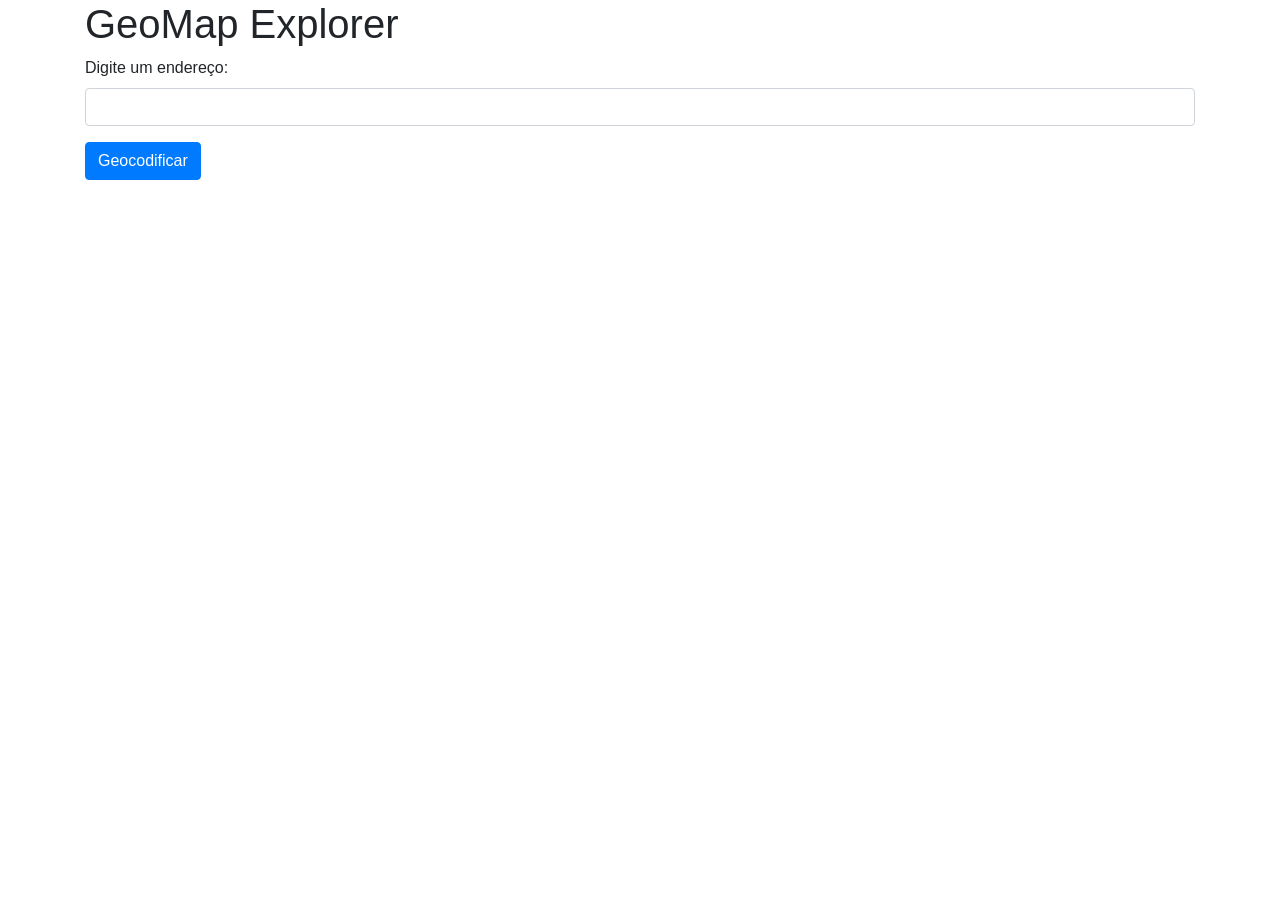
==== templates/index.html @ b1713939 ""integra frontend HTML ao backend e atualiza a documentação do README"" ====
<!DOCTYPE html>
<html lang="pt-br">

<head>
    <meta charset="UTF-8">
    <meta name="viewport" content="width=device-width, initial-scale=1.0">
    <link rel="stylesheet" href="https://stackpath.bootstrapcdn.com/bootstrap/4.5.2/css/bootstrap.min.css">
<title>GeoMap Explorer</title>
</head>
<body>
<div class="container">
    <h1>GeoMap Explorer</h1>
    <form method="post" action="/geocode">
        <div class="form-group">
            <label for="endereco">Digite um endereço:</label>
            <input type="text" class="form-control" id="endereco" name="endereco" required>
        </div>
        <button type="submit" class="btn btn-primary">Geocodificar</button>
    </form>
</div>
</body>
</html>
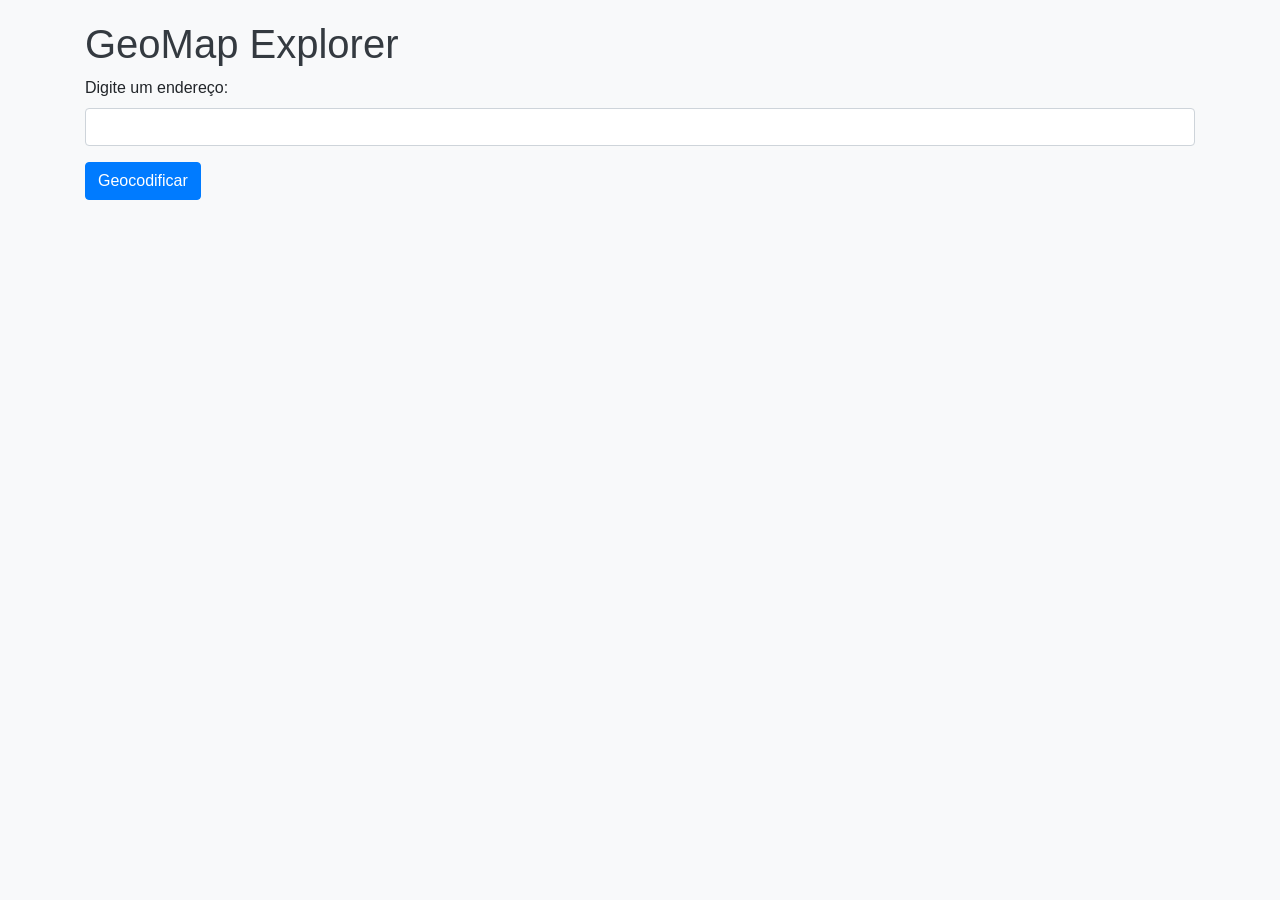
==== commit f63f6d4d: "Adiciona páginas HTML, CSS, templates Jinja2 e documentação do projeto" ====
--- a/templates/index.html
+++ b/templates/index.html
@@ -5,6 +5,7 @@
     <meta charset="UTF-8">
     <meta name="viewport" content="width=device-width, initial-scale=1.0">
     <link rel="stylesheet" href="https://stackpath.bootstrapcdn.com/bootstrap/4.5.2/css/bootstrap.min.css">
+    <link rel="stylesheet" href="/static/style.css">
 <title>GeoMap Explorer</title>
 </head>
 <body>
--- a/static/style.css
+++ b/static/style.css
@@ -0,0 +1,64 @@
+body {
+    font-family: 'Arial', sans-serif;
+    background-color: #f8f9fa;
+    margin: 0;
+    padding: 0;
+}
+
+h1 {
+    color: #343a40;
+    margin-top: 20px;
+}
+
+#map {
+    height: 500px;
+    width: 100%;
+    margin-top: 20px;
+}
+
+#info {
+    margin-top: 20px;
+    padding: 15px;
+    background-color: #ffffff;
+    border: 1px solid #dee2e6;
+    border-radius: 5px;
+}
+
+#info h2 {
+    color: #343a40;
+}
+
+.resultado {
+    max-width: 700px;
+    margin: 50px auto;
+    padding: 25px;
+    background-color: white;
+    border-radius: 12px;
+    box-shadow: 0 4px 12px rgba(0,0,0,0.1);
+}
+
+.resultado h2 {
+    text-align: center;
+    color: #343a40;
+    margin-bottom: 20px;
+}
+
+.resultado p {
+    font-size: 18px;
+    margin-bottom: 12px;
+}
+
+.btn-voltar {
+    display: inline-block;
+    margin-top: 15px;
+    padding: 10px 20px;
+    background-color: #007bff;
+    color: white;
+    text-decoration: none;
+    border-radius: 8px;
+    transition: 0.3s;
+}
+
+.btn-voltar:hover {
+    background-color: #0056b3;
+}
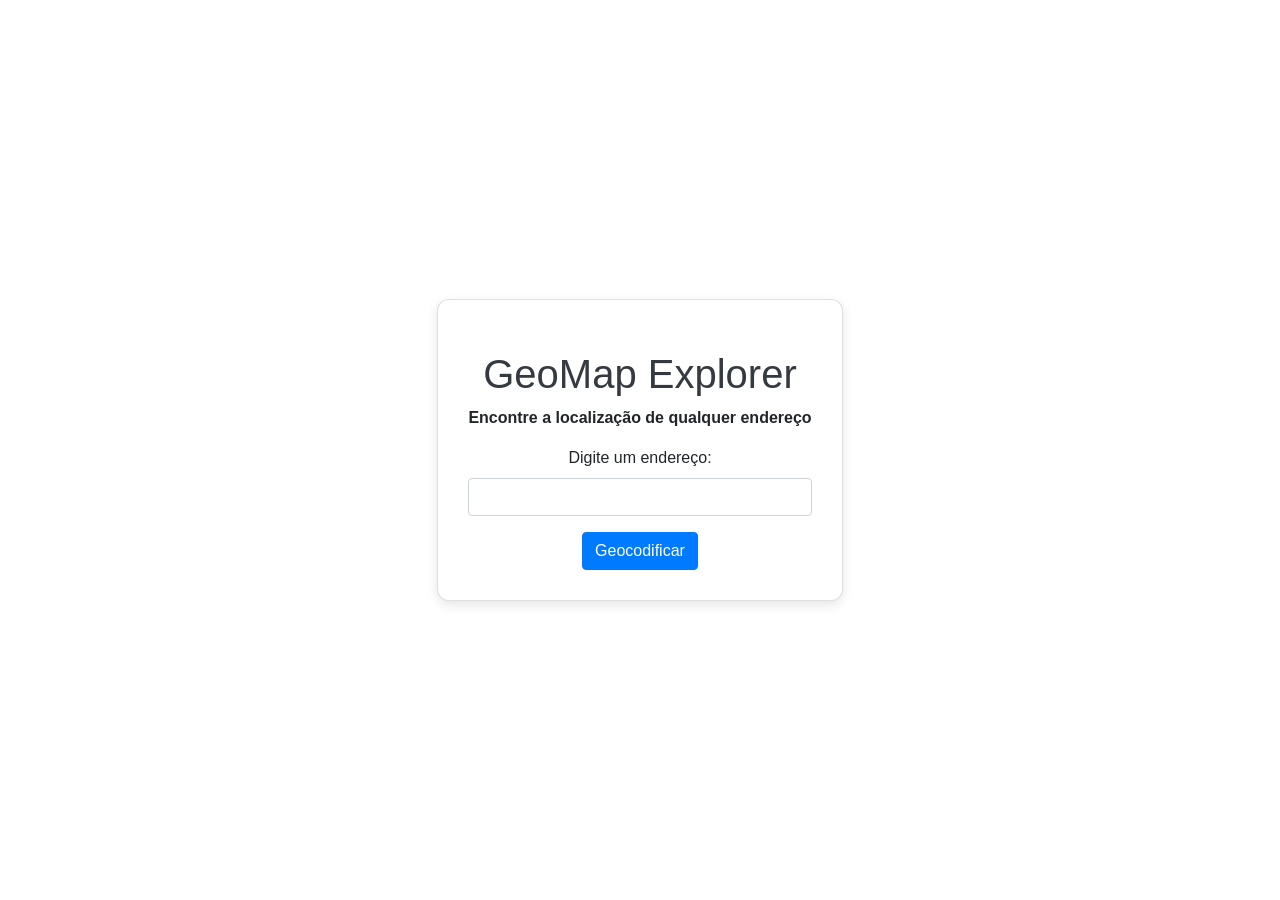
==== commit bf968745: ""centraliza o conteudo da interface"" ====
--- a/templates/index.html
+++ b/templates/index.html
@@ -9,8 +9,9 @@
 <title>GeoMap Explorer</title>
 </head>
 <body>
-<div class="container">
+<div class="card">
     <h1>GeoMap Explorer</h1>
+    <p><strong>Encontre a localização de qualquer endereço</strong></p>
     <form method="post" action="/geocode">
         <div class="form-group">
             <label for="endereco">Digite um endereço:</label>
--- a/static/style.css
+++ b/static/style.css
@@ -1,8 +1,12 @@
 body {
-    font-family: 'Arial', sans-serif;
-    background-color: #f8f9fa;
-    margin: 0;
-    padding: 0;
+    font-family: Arial, sans-serif;
+    background-color: #ffffff;
+
+    min-height: 100vh;
+
+    display: flex;
+    justify-content: center;
+    align-items: center;
 }
 
 h1 {
@@ -52,7 +56,7 @@
     display: inline-block;
     margin-top: 15px;
     padding: 10px 20px;
-    background-color: #007bff;
+    background-color: #ff0000;
     color: white;
     text-decoration: none;
     border-radius: 8px;
@@ -61,4 +65,14 @@
 
 .btn-voltar:hover {
     background-color: #0056b3;
+}
+
+.card {
+    max-width: 600px;
+    margin: 50px auto;
+    padding: 30px;
+    background-color: #ffffff;
+    border-radius: 12px;
+    box-shadow: 0 4px 12px rgba(0,0,0,0.1);
+    text-align: center;
 }
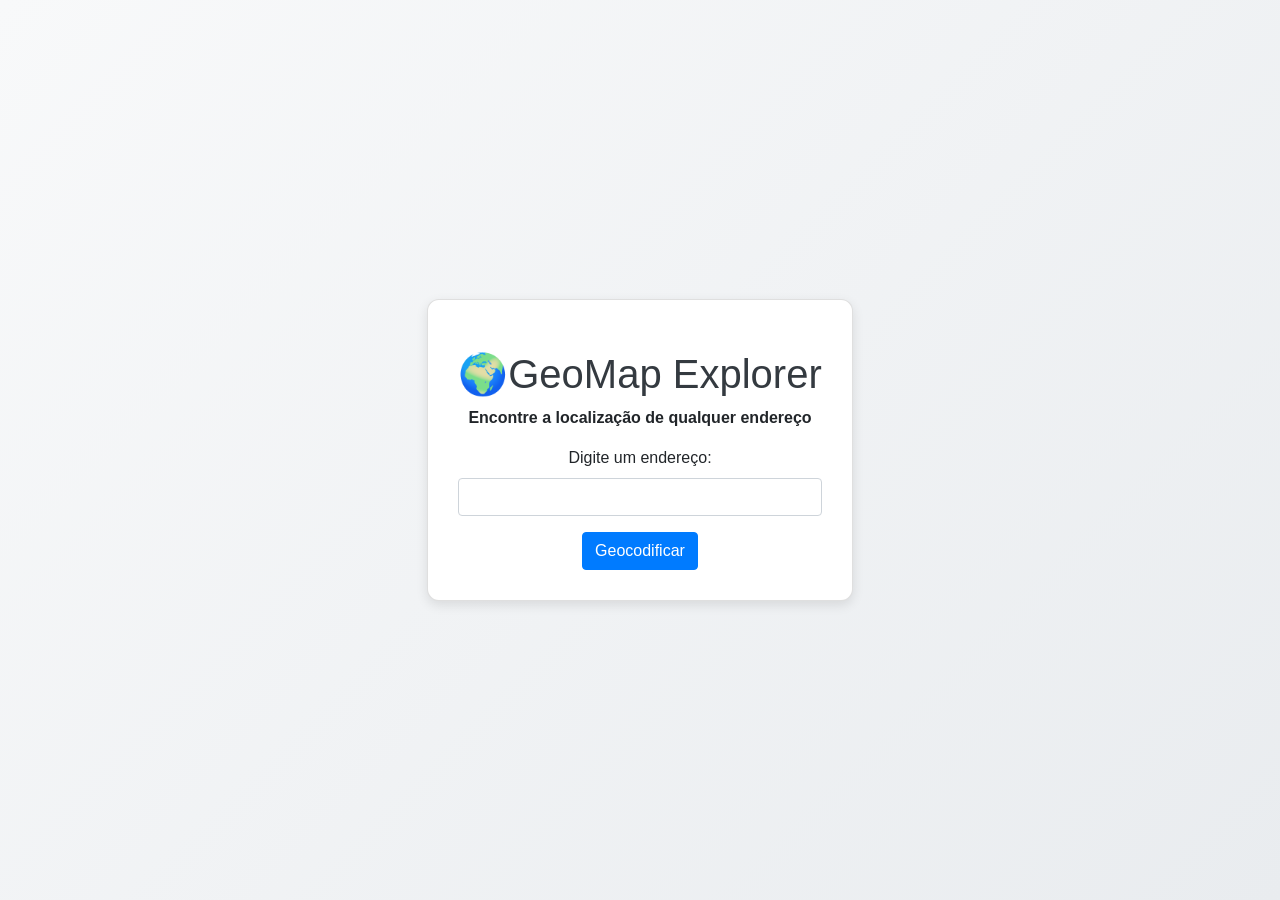
==== commit 69034324: ""Adiciona ícone ao título e efeito hover no botão"" ====
--- a/templates/index.html
+++ b/templates/index.html
@@ -10,7 +10,7 @@
 </head>
 <body>
 <div class="card">
-    <h1>GeoMap Explorer</h1>
+    <h1>🌍GeoMap Explorer</h1>
     <p><strong>Encontre a localização de qualquer endereço</strong></p>
     <form method="post" action="/geocode">
         <div class="form-group">
--- a/static/style.css
+++ b/static/style.css
@@ -1,6 +1,10 @@
 body {
     font-family: Arial, sans-serif;
-    background-color: #ffffff;
+    background: linear-gradient(
+        135deg, 
+        #f8f9fa, 
+        #e9ecef
+        );
 
     min-height: 100vh;
 
@@ -12,6 +16,7 @@
 h1 {
     color: #343a40;
     margin-top: 20px;
+    
 }
 
 #map {
@@ -75,4 +80,10 @@
     border-radius: 12px;
     box-shadow: 0 4px 12px rgba(0,0,0,0.1);
     text-align: center;
+}
+
+.btn-primary:hover {
+    background-color: #0056b3;
+    transform: scale(1.05);
+    transition: (0.3s);
 }
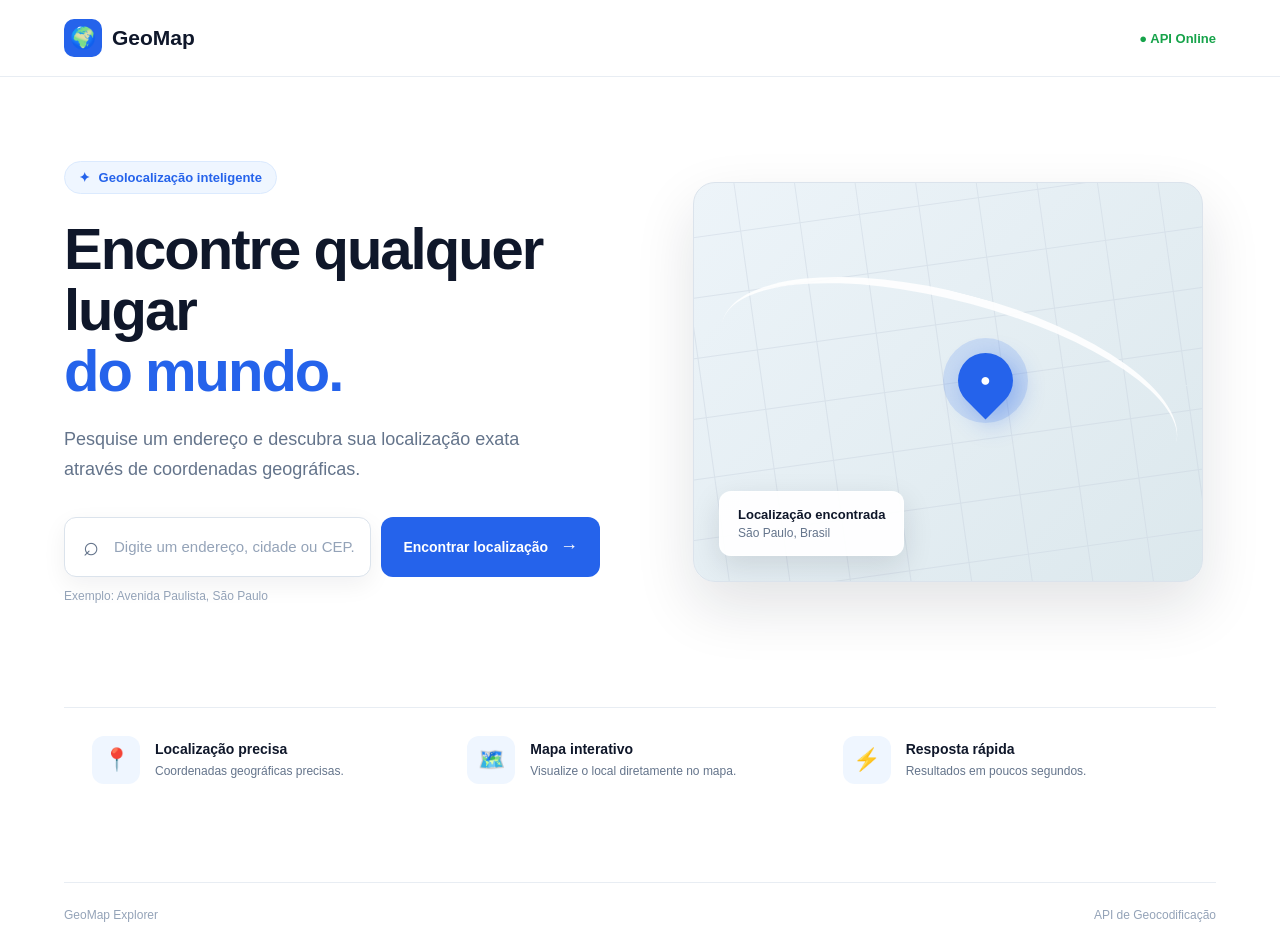
==== commit 82eb1a87: "feat: melhora interface e visualização do mapa" ====
--- a/templates/index.html
+++ b/templates/index.html
@@ -4,21 +4,138 @@
 <head>
     <meta charset="UTF-8">
     <meta name="viewport" content="width=device-width, initial-scale=1.0">
-    <link rel="stylesheet" href="https://stackpath.bootstrapcdn.com/bootstrap/4.5.2/css/bootstrap.min.css">
+
     <link rel="stylesheet" href="/static/style.css">
-<title>GeoMap Explorer</title>
+
+    <title>GeoMap Explorer</title>
 </head>
+
 <body>
-<div class="card">
-    <h1>🌍GeoMap Explorer</h1>
-    <p><strong>Encontre a localização de qualquer endereço</strong></p>
-    <form method="post" action="/geocode">
-        <div class="form-group">
-            <label for="endereco">Digite um endereço:</label>
-            <input type="text" class="form-control" id="endereco" name="endereco" required>
+
+    <header class="navbar">
+        <div class="navbar-content">
+
+            <a href="/" class="brand">
+                <span class="brand-icon">🌍</span>
+                <span>GeoMap</span>
+            </a>
+
+            <span class="brand-status">
+                ● API Online
+            </span>
+
         </div>
-        <button type="submit" class="btn btn-primary">Geocodificar</button>
-    </form>
-</div>
+    </header>
+
+    <main class="hero">
+
+        <div class="hero-content">
+
+            <div class="hero-badge">
+                <span>✦</span>
+                Geolocalização inteligente
+            </div>
+
+            <h1>
+                Encontre qualquer lugar
+                <span>do mundo.</span>
+            </h1>
+
+            <p class="hero-description">
+                Pesquise um endereço e descubra sua localização
+                exata através de coordenadas geográficas.
+            </p>
+
+            <form method="post" action="/geocode" class="search-box">
+
+                <div class="search-input">
+
+                    <span class="search-icon">⌕</span>
+
+                    <input
+                        type="text"
+                        id="endereco"
+                        name="endereco"
+                        placeholder="Digite um endereço, cidade ou CEP..."
+                        autocomplete="off"
+                        required
+                    >
+
+                </div>
+
+                <button type="submit">
+                    Encontrar localização
+                    <span>→</span>
+                </button>
+
+            </form>
+
+            <p class="search-example">
+                Exemplo: Avenida Paulista, São Paulo
+            </p>
+
+        </div>
+
+        <div class="hero-visual">
+
+            <div class="map-preview">
+
+                <div class="map-grid"></div>
+
+                <div class="map-route"></div>
+
+                <div class="map-marker">
+                    <div class="marker-pulse"></div>
+                    <span>●</span>
+                </div>
+
+                <div class="map-card">
+                    <strong>Localização encontrada</strong>
+                    <span>São Paulo, Brasil</span>
+                </div>
+
+            </div>
+
+        </div>
+
+    </main>
+
+    <section class="features-section">
+
+        <div class="feature-item">
+            <span class="feature-icon">📍</span>
+
+            <div>
+                <strong>Localização precisa</strong>
+                <p>Coordenadas geográficas precisas.</p>
+            </div>
+        </div>
+
+        <div class="feature-item">
+            <span class="feature-icon">🗺️</span>
+
+            <div>
+                <strong>Mapa interativo</strong>
+                <p>Visualize o local diretamente no mapa.</p>
+            </div>
+        </div>
+
+        <div class="feature-item">
+            <span class="feature-icon">⚡</span>
+
+            <div>
+                <strong>Resposta rápida</strong>
+                <p>Resultados em poucos segundos.</p>
+            </div>
+        </div>
+
+    </section>
+
+    <footer>
+        <span>GeoMap Explorer</span>
+        <span>API de Geocodificação</span>
+    </footer>
+
 </body>
+
 </html>
--- a/static/style.css
+++ b/static/style.css
@@ -1,89 +1,494 @@
+* {
+    margin: 0;
+    padding: 0;
+    box-sizing: border-box;
+}
+
 body {
-    font-family: Arial, sans-serif;
-    background: linear-gradient(
-        135deg, 
-        #f8f9fa, 
-        #e9ecef
-        );
-
-    min-height: 100vh;
-
-    display: flex;
+    font-family: Arial, Helvetica, sans-serif;
+    color: #0f172a;
+    background: #ffffff;
+}
+
+.navbar {
+    width: 100%;
+    border-bottom: 1px solid #e8edf3;
+    background: rgba(255, 255, 255, 0.96);
+}
+
+.navbar-content {
+    width: 90%;
+    max-width: 1200px;
+    height: 76px;
+    margin: auto;
+    display: flex;
+    align-items: center;
+    justify-content: space-between;
+}
+
+.brand {
+    display: flex;
+    align-items: center;
+    gap: 10px;
+    color: #0f172a;
+    text-decoration: none;
+    font-size: 21px;
+    font-weight: 800;
+}
+
+.brand-icon {
+    width: 38px;
+    height: 38px;
+    display: flex;
+    align-items: center;
     justify-content: center;
-    align-items: center;
-}
-
-h1 {
-    color: #343a40;
-    margin-top: 20px;
-    
+    border-radius: 10px;
+    background: #2563eb;
+    font-size: 21px;
+}
+
+.brand-status {
+    color: #16a34a;
+    font-size: 13px;
+    font-weight: 600;
+}
+
+.hero {
+    width: 90%;
+    max-width: 1200px;
+    min-height: 610px;
+    margin: auto;
+    display: grid;
+    grid-template-columns: 1fr 1fr;
+    align-items: center;
+    gap: 80px;
+}
+
+.hero-content {
+    max-width: 570px;
+}
+
+.hero-badge {
+    width: fit-content;
+    margin-bottom: 25px;
+    padding: 8px 14px;
+    border: 1px solid #dbeafe;
+    border-radius: 30px;
+    background: #eff6ff;
+    color: #2563eb;
+    font-size: 13px;
+    font-weight: 700;
+}
+
+.hero-badge span {
+    margin-right: 5px;
+}
+
+.hero h1 {
+    margin-bottom: 22px;
+    color: #0f172a;
+    font-size: 58px;
+    line-height: 1.05;
+    letter-spacing: -2px;
+}
+
+.hero h1 span {
+    display: block;
+    color: #2563eb;
+}
+
+.hero-description {
+    max-width: 500px;
+    margin-bottom: 32px;
+    color: #64748b;
+    font-size: 18px;
+    line-height: 1.7;
+}
+
+.search-box {
+    width: 100%;
+    display: flex;
+    gap: 10px;
+}
+
+.search-input {
+    flex: 1;
+    height: 60px;
+    display: flex;
+    align-items: center;
+    border: 1px solid #dbe3ec;
+    border-radius: 12px;
+    background: #ffffff;
+    box-shadow: 0 8px 25px rgba(15, 23, 42, 0.06);
+    transition: 0.2s;
+}
+
+.search-input:focus-within {
+    border-color: #2563eb;
+    box-shadow: 0 8px 30px rgba(37, 99, 235, 0.12);
+}
+
+.search-icon {
+    padding-left: 18px;
+    color: #64748b;
+    font-size: 27px;
+}
+
+.search-input input {
+    width: 100%;
+    height: 100%;
+    padding: 0 15px;
+    border: none;
+    outline: none;
+    background: transparent;
+    color: #0f172a;
+    font-size: 15px;
+}
+
+.search-input input::placeholder {
+    color: #94a3b8;
+}
+
+.search-box button {
+    height: 60px;
+    padding: 0 22px;
+    border: none;
+    border-radius: 12px;
+    background: #2563eb;
+    color: white;
+    font-size: 14px;
+    font-weight: 700;
+    cursor: pointer;
+    white-space: nowrap;
+    transition: 0.2s;
+}
+
+.search-box button:hover {
+    background: #1d4ed8;
+    transform: translateY(-1px);
+}
+
+.search-box button span {
+    margin-left: 8px;
+    font-size: 18px;
+}
+
+.search-example {
+    margin-top: 12px;
+    color: #94a3b8;
+    font-size: 12px;
+}
+
+.hero-visual {
+    display: flex;
+    justify-content: center;
+}
+
+.map-preview {
+    position: relative;
+    width: 100%;
+    max-width: 510px;
+    height: 400px;
+    overflow: hidden;
+    border: 1px solid #dbe3ec;
+    border-radius: 22px;
+    background:
+        linear-gradient(135deg, #edf4f9, #dce8ed);
+    box-shadow:
+        0 25px 60px rgba(15, 23, 42, 0.12);
+}
+
+.map-grid {
+    position: absolute;
+    inset: 0;
+    opacity: 0.5;
+    background-image:
+        linear-gradient(#cbd5e1 1px, transparent 1px),
+        linear-gradient(90deg, #cbd5e1 1px, transparent 1px);
+    background-size: 50px 50px;
+    transform: rotate(-8deg) scale(1.2);
+}
+
+.map-route {
+    position: absolute;
+    width: 470px;
+    height: 180px;
+    top: 110px;
+    left: 20px;
+    border-top: 8px solid rgba(255, 255, 255, 0.9);
+    border-radius: 50%;
+    transform: rotate(15deg);
+}
+
+.map-marker {
+    position: absolute;
+    top: 170px;
+    left: 52%;
+    width: 55px;
+    height: 55px;
+    display: flex;
+    align-items: center;
+    justify-content: center;
+    border-radius: 50% 50% 50% 0;
+    background: #2563eb;
+    color: white;
+    font-size: 18px;
+    transform: rotate(-45deg);
+    box-shadow: 0 10px 25px rgba(37, 99, 235, 0.35);
+}
+
+.map-marker span {
+    transform: rotate(45deg);
+}
+
+.marker-pulse {
+    position: absolute;
+    width: 85px;
+    height: 85px;
+    border-radius: 50%;
+    background: rgba(37, 99, 235, 0.15);
+    animation: pulse 2s infinite;
+}
+
+.map-card {
+    position: absolute;
+    left: 25px;
+    bottom: 25px;
+    display: flex;
+    flex-direction: column;
+    padding: 15px 18px;
+    border: 1px solid rgba(255, 255, 255, 0.8);
+    border-radius: 12px;
+    background: rgba(255, 255, 255, 0.94);
+    box-shadow: 0 10px 30px rgba(15, 23, 42, 0.12);
+}
+
+.map-card strong {
+    margin-bottom: 4px;
+    color: #0f172a;
+    font-size: 13px;
+}
+
+.map-card span {
+    color: #64748b;
+    font-size: 12px;
+}
+
+.features-section {
+    width: 90%;
+    max-width: 1200px;
+    margin: 20px auto 70px;
+    padding: 28px;
+    display: grid;
+    grid-template-columns: repeat(3, 1fr);
+    gap: 30px;
+    border-top: 1px solid #e8edf3;
+}
+
+.feature-item {
+    display: flex;
+    align-items: center;
+    gap: 15px;
+}
+
+.feature-icon {
+    width: 48px;
+    height: 48px;
+    flex-shrink: 0;
+    display: flex;
+    align-items: center;
+    justify-content: center;
+    border-radius: 12px;
+    background: #eff6ff;
+    font-size: 22px;
+}
+
+.feature-item strong {
+    display: block;
+    margin-bottom: 5px;
+    color: #0f172a;
+    font-size: 14px;
+}
+
+.feature-item p {
+    color: #64748b;
+    font-size: 12px;
+    line-height: 1.5;
+}
+
+footer {
+    width: 90%;
+    max-width: 1200px;
+    margin: auto;
+    padding: 25px 0;
+    display: flex;
+    justify-content: space-between;
+    border-top: 1px solid #e8edf3;
+    color: #94a3b8;
+    font-size: 12px;
+}
+
+.resultado {
+    width: 90%;
+    max-width: 1100px;
+    margin: 45px auto;
+    animation: aparecer 0.5s ease;
+}
+
+.resultado h2 {
+    margin-bottom: 25px;
+    color: #0f172a;
+    font-size: 34px;
+    font-weight: 800;
+}
+
+.resultado p {
+    margin-bottom: 10px;
+    padding: 15px 18px;
+    border: 1px solid #e2e8f0;
+    border-radius: 12px;
+    background: #ffffff;
+    color: #64748b;
+    box-shadow: 0 5px 18px rgba(15, 23, 42, 0.04);
+}
+
+.resultado p strong {
+    color: #0f172a;
 }
 
 #map {
-    height: 500px;
-    width: 100%;
-    margin-top: 20px;
-}
-
-#info {
+    width: 100% !important;
+    height: 600px !important;
+    margin-top: 30px !important;
+    border: 1px solid #dbe3ec !important;
+    border-radius: 20px !important;
+    overflow: hidden !important;
+    box-shadow: 0 20px 50px rgba(15, 23, 42, 0.12) !important;
+}
+
+.btn-voltar {
+    display: block;
     margin-top: 20px;
     padding: 15px;
-    background-color: #ffffff;
-    border: 1px solid #dee2e6;
-    border-radius: 5px;
-}
-
-#info h2 {
-    color: #343a40;
-}
-
-.resultado {
-    max-width: 700px;
-    margin: 50px auto;
-    padding: 25px;
-    background-color: white;
-    border-radius: 12px;
-    box-shadow: 0 4px 12px rgba(0,0,0,0.1);
-}
-
-.resultado h2 {
+    border-radius: 12px;
+    background: #2563eb;
+    color: white;
     text-align: center;
-    color: #343a40;
-    margin-bottom: 20px;
-}
-
-.resultado p {
-    font-size: 18px;
-    margin-bottom: 12px;
-}
-
-.btn-voltar {
-    display: inline-block;
-    margin-top: 15px;
-    padding: 10px 20px;
-    background-color: #ff0000;
+    text-decoration: none;
+    font-weight: 700;
+    transition: 0.2s;
+}
+
+.btn-voltar:hover {
+    background: #1d4ed8;
     color: white;
     text-decoration: none;
-    border-radius: 8px;
-    transition: 0.3s;
-}
-
-.btn-voltar:hover {
-    background-color: #0056b3;
-}
-
-.card {
-    max-width: 600px;
-    margin: 50px auto;
-    padding: 30px;
-    background-color: #ffffff;
-    border-radius: 12px;
-    box-shadow: 0 4px 12px rgba(0,0,0,0.1);
-    text-align: center;
-}
-
-.btn-primary:hover {
-    background-color: #0056b3;
-    transform: scale(1.05);
-    transition: (0.3s);
+}
+
+@keyframes aparecer {
+    from {
+        opacity: 0;
+        transform: translateY(15px);
+    }
+
+    to {
+        opacity: 1;
+        transform: translateY(0);
+    }
+}
+
+@keyframes pulse {
+    0% {
+        transform: scale(0.7);
+        opacity: 0.8;
+    }
+
+    70% {
+        transform: scale(1.4);
+        opacity: 0;
+    }
+
+    100% {
+        transform: scale(1.4);
+        opacity: 0;
+    }
+}
+
+@media (max-width: 900px) {
+    .hero {
+        grid-template-columns: 1fr;
+        gap: 45px;
+        padding: 60px 0;
+    }
+
+    .hero-content {
+        max-width: 700px;
+    }
+
+    .hero h1 {
+        font-size: 48px;
+    }
+
+    .hero-visual {
+        display: none;
+    }
+}
+
+@media (max-width: 650px) {
+    .navbar-content {
+        width: 92%;
+    }
+
+    .brand-status {
+        font-size: 11px;
+    }
+
+    .hero {
+        width: 92%;
+        padding: 50px 0;
+    }
+
+    .hero h1 {
+        font-size: 40px;
+        letter-spacing: -1.5px;
+    }
+
+    .hero-description {
+        font-size: 16px;
+    }
+
+    .search-box {
+        flex-direction: column;
+    }
+
+    .search-box button {
+        width: 100%;
+    }
+
+    .features-section {
+        width: 92%;
+        grid-template-columns: 1fr;
+        gap: 22px;
+        margin-bottom: 40px;
+    }
+
+    footer {
+        width: 92%;
+        flex-direction: column;
+        gap: 8px;
+    }
+
+    .resultado {
+        width: 92%;
+        margin: 30px auto;
+    }
+
+    .resultado h2 {
+        font-size: 27px;
+    }
+
+    #map {
+        height: 400px !important;
+        border-radius: 15px !important;
+    }
 }
